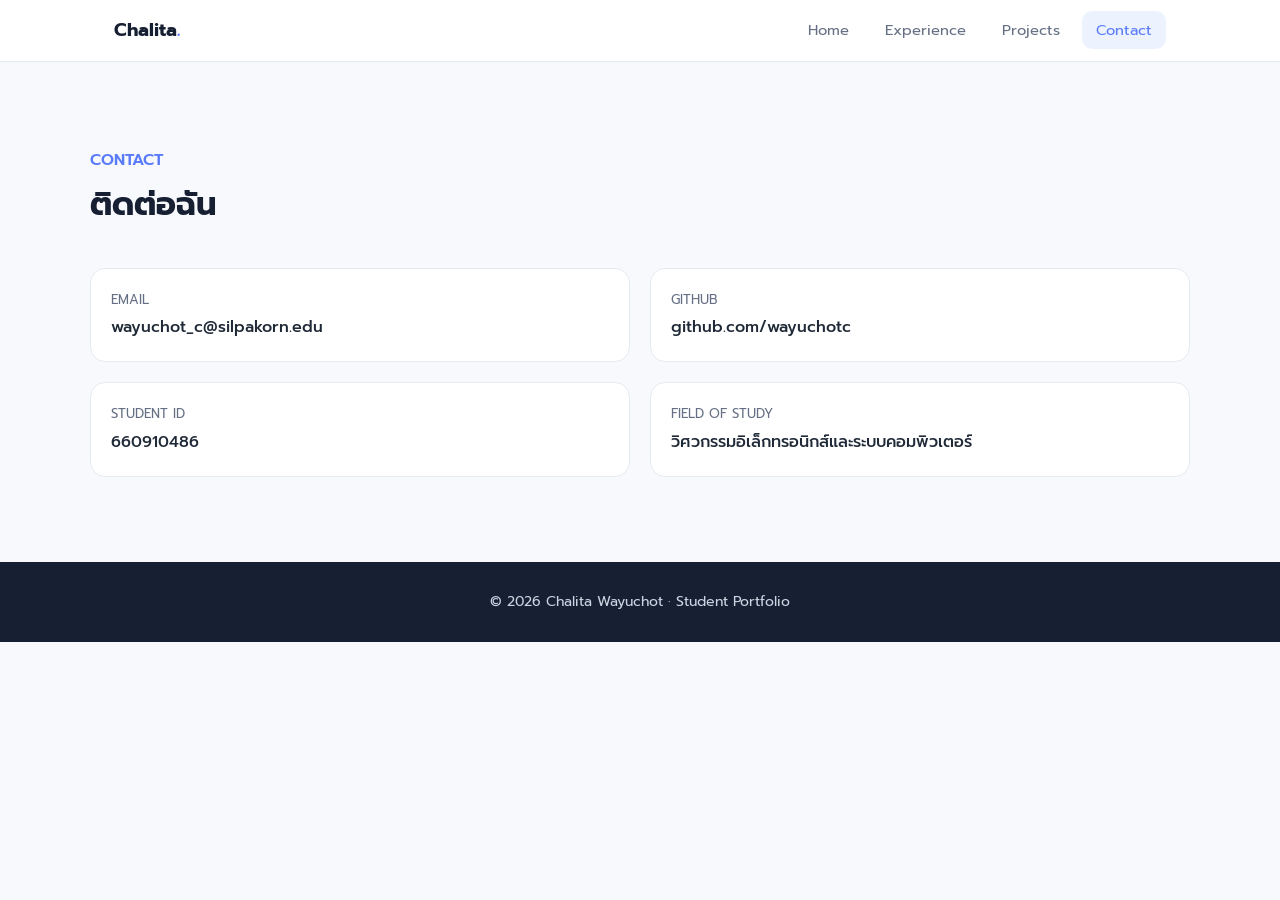
==== contact.html @ 3ec6ee95 "Add files via upload" ====
<!DOCTYPE html>
<html lang="th">
<head>
<meta charset="UTF-8"><meta name="viewport" content="width=device-width, initial-scale=1.0">
<title>Chalita Wayuchot | Contact</title><link rel="stylesheet" href="style.css">
</head>
<body>
<nav class="navbar"><div class="nav-inner">
<a class="logo" href="index.html">Chalita<span>.</span></a>
<ul class="nav-links"><li><a href="index.html">Home</a></li><li><a href="experience.html">Experience</a></li><li><a href="projects.html">Projects</a></li><li><a class="active" href="contact.html">Contact</a></li></ul>
</div></nav>

<main>
<section class="section container">
<div class="section-title"><div class="small">CONTACT</div><h2>ติดต่อฉัน</h2></div>
<div class="contact-box">
<a class="contact-item" href="mailto:wayuchot_c@silpakorn.edu"><div class="label">EMAIL</div><div class="value">wayuchot_c@silpakorn.edu</div></a>
<a class="contact-item" href="https://github.com/wayuchotc" target="_blank"><div class="label">GITHUB</div><div class="value">github.com/wayuchotc</div></a>
<div class="contact-item"><div class="label">STUDENT ID</div><div class="value">660910486</div></div>
<div class="contact-item"><div class="label">FIELD OF STUDY</div><div class="value">วิศวกรรมอิเล็กทรอนิกส์และระบบคอมพิวเตอร์</div></div>
</div>
</section>
</main>
<footer>© 2026 Chalita Wayuchot · Student Portfolio</footer>
</body></html>
---- style.css ----
@import url('https://fonts.googleapis.com/css2?family=Prompt:wght@300;400;500;600;700&display=swap');

:root{
  --bg:#f7f9fc;
  --card:#ffffff;
  --text:#1f2937;
  --muted:#667085;
  --line:#e5eaf1;
  --accent:#5b7cfa;
  --accent-soft:#edf2ff;
  --dark:#172033;
}

*{box-sizing:border-box;margin:0;padding:0}
html{scroll-behavior:smooth}
body{
  font-family:'Prompt',sans-serif;
  background:var(--bg);
  color:var(--text);
  line-height:1.7;
}
a{text-decoration:none;color:inherit}
img{max-width:100%;display:block}

.navbar{
  position:sticky;top:0;z-index:10;
  background:rgba(255,255,255,.92);
  backdrop-filter:blur(12px);
  border-bottom:1px solid var(--line);
}
.nav-inner{
  max-width:1100px;margin:auto;padding:15px 24px;
  display:flex;align-items:center;justify-content:space-between;
}
.logo{font-size:1.15rem;font-weight:700;color:var(--dark)}
.logo span{color:var(--accent)}
.nav-links{display:flex;gap:8px;list-style:none;flex-wrap:wrap}
.nav-links a{
  padding:8px 14px;border-radius:10px;color:var(--muted);
  font-size:.92rem;transition:.2s;
}
.nav-links a:hover,.nav-links a.active{background:var(--accent-soft);color:var(--accent)}

.container{max-width:1100px;margin:auto;padding:0 24px}
.hero{
  min-height:calc(100vh - 70px);
  display:grid;grid-template-columns:1.35fr .65fr;
  gap:60px;align-items:center;padding:70px 0;
}
.eyebrow{
  color:var(--accent);font-weight:600;letter-spacing:.5px;margin-bottom:8px;
}
.hero h1{font-size:clamp(2.2rem,6vw,4.2rem);line-height:1.12;color:var(--dark)}
.hero h1 span{color:var(--accent)}
.hero h2{font-size:1.15rem;font-weight:400;color:var(--muted);margin:18px 0}
.hero p{color:var(--muted);max-width:650px}
.buttons{display:flex;gap:12px;margin-top:26px;flex-wrap:wrap}
.btn{
  display:inline-flex;align-items:center;justify-content:center;
  padding:11px 18px;border-radius:12px;font-weight:500;
  border:1px solid var(--line);background:#fff;
}
.btn.primary{background:var(--accent);color:#fff;border-color:var(--accent)}
.btn:hover{transform:translateY(-1px)}

.profile-wrap{display:flex;justify-content:center}
.profile{
  width:310px;height:390px;object-fit:cover;
  border-radius:28px;
  border:8px solid #fff;
  box-shadow:0 20px 55px rgba(31,41,55,.13);
}

.section{padding:85px 0}
.section.alt{background:#fff}
.section-title{margin-bottom:35px}
.section-title .small{color:var(--accent);font-weight:600}
.section-title h2{font-size:2rem;color:var(--dark);margin-top:4px}

.grid-3{display:grid;grid-template-columns:repeat(3,1fr);gap:20px}
.grid-2{display:grid;grid-template-columns:repeat(2,1fr);gap:20px}
.card{
  background:var(--card);border:1px solid var(--line);border-radius:18px;
  padding:25px;box-shadow:0 8px 30px rgba(31,41,55,.04);
}
.card h3{margin-bottom:8px;color:var(--dark)}
.card p{color:var(--muted)}
.icon{
  width:42px;height:42px;border-radius:12px;background:var(--accent-soft);
  color:var(--accent);display:grid;place-items:center;margin-bottom:16px;font-weight:700;
}
.tags{display:flex;gap:8px;flex-wrap:wrap;margin-top:16px}
.tag{
  background:#f1f4f8;border:1px solid var(--line);padding:4px 10px;
  border-radius:999px;font-size:.82rem;color:#4b5563;
}

.skill-list{display:flex;gap:12px;flex-wrap:wrap}
.skill{
  padding:10px 16px;border-radius:12px;background:var(--accent-soft);
  color:#405ec5;font-weight:500;
}
.timeline{display:grid;gap:18px}
.timeline-item{
  position:relative;padding:22px 24px 22px 28px;
  border-left:3px solid var(--accent);background:#fff;
  border-radius:0 16px 16px 0;border-top:1px solid var(--line);
  border-right:1px solid var(--line);border-bottom:1px solid var(--line);
}
.timeline-item .date{color:var(--accent);font-size:.88rem;font-weight:600}
.timeline-item h3{margin:3px 0}
.timeline-item p{color:var(--muted)}

.project-card{overflow:hidden;padding:0}
.project-content{padding:24px}
.project-number{
  height:150px;background:linear-gradient(135deg,#eef2ff,#f8fbff);
  display:grid;place-items:center;color:var(--accent);font-size:2.5rem;font-weight:700;
}
.project-content h3{margin-bottom:8px}
.project-content p{font-size:.94rem}

.contact-box{
  display:grid;grid-template-columns:1fr 1fr;gap:20px;
}
.contact-item{
  padding:20px;border:1px solid var(--line);border-radius:15px;background:#fff;
}
.contact-item .label{font-size:.82rem;color:var(--muted)}
.contact-item .value{font-weight:500;margin-top:3px;word-break:break-word}

footer{
  text-align:center;padding:28px 24px;background:var(--dark);color:#cbd5e1;
  font-size:.88rem;
}

@media(max-width:800px){
  .hero{grid-template-columns:1fr;text-align:center;gap:35px;padding:55px 0}
  .hero p{margin:auto}
  .buttons{justify-content:center}
  .profile-wrap{order:-1}
  .profile{width:230px;height:290px}
  .grid-3,.grid-2,.contact-box{grid-template-columns:1fr}
  .nav-inner{align-items:flex-start;gap:10px;flex-direction:column}
  .nav-links{width:100%;justify-content:center}
  .section{padding:65px 0}
}
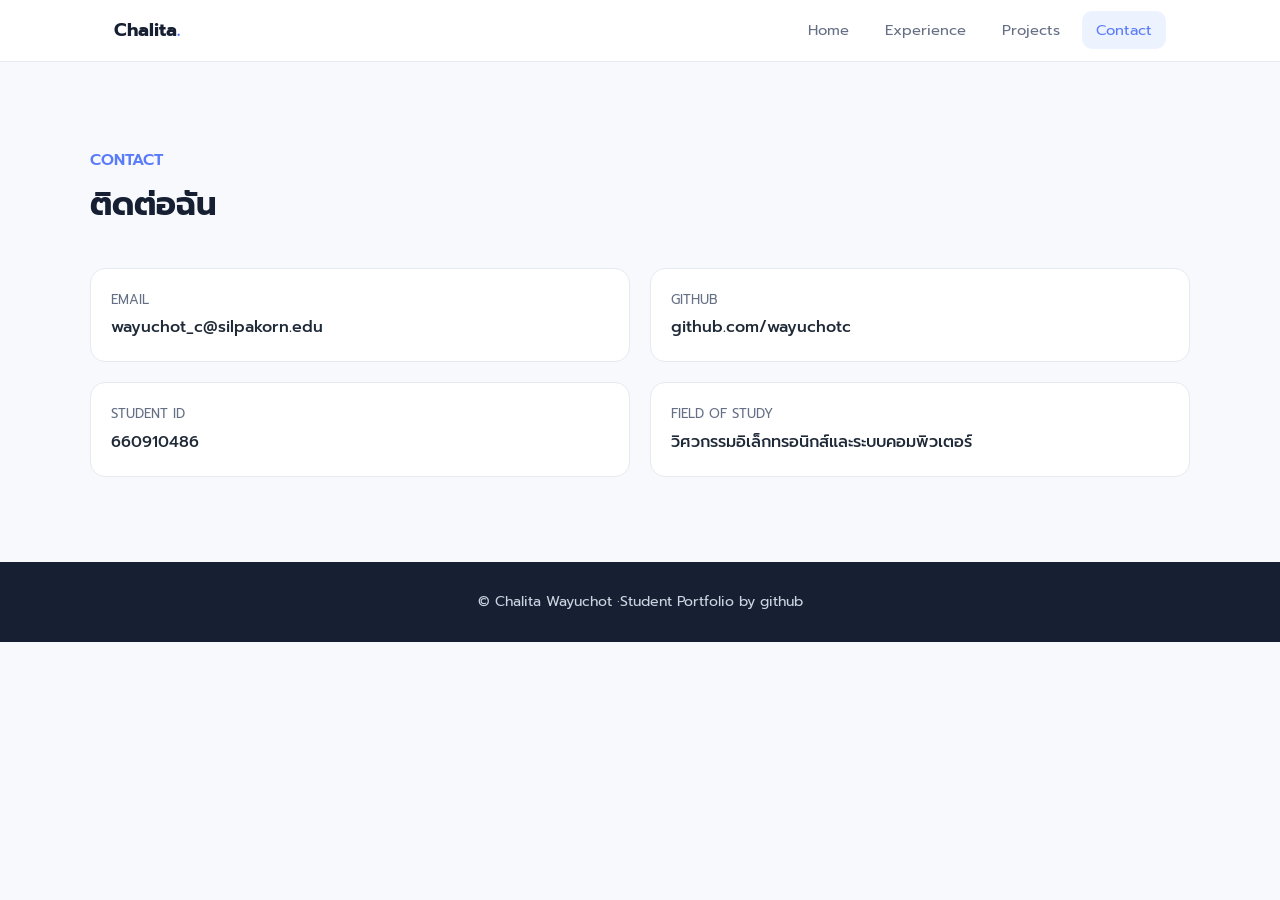
==== commit 6d6e5d4a: "Update contact.html" ====
--- a/contact.html
+++ b/contact.html
@@ -21,5 +21,5 @@
 </div>
 </section>
 </main>
-<footer>© 2026 Chalita Wayuchot · Student Portfolio</footer>
-</body></html>+<footer>© Chalita Wayuchot ·Student Portfolio by github </footer>
+</body></html>
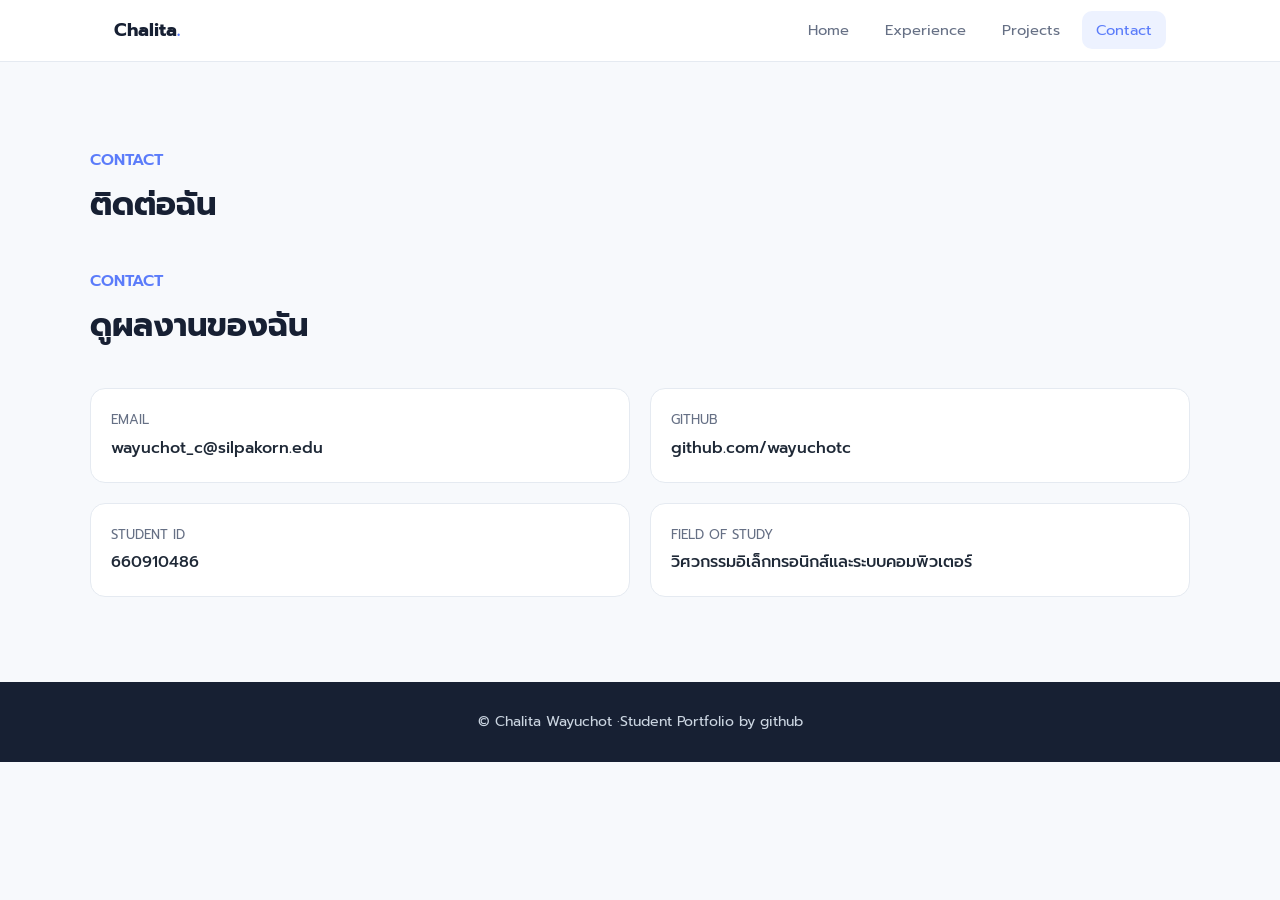
==== commit 3c80bc3a: "Update contact.html" ====
--- a/contact.html
+++ b/contact.html
@@ -13,6 +13,7 @@
 <main>
 <section class="section container">
 <div class="section-title"><div class="small">CONTACT</div><h2>ติดต่อฉัน</h2></div>
+<div class="section-title"><div class="small">CONTACT</div><h2>ดูผลงานของฉัน</h2></div>
 <div class="contact-box">
 <a class="contact-item" href="mailto:wayuchot_c@silpakorn.edu"><div class="label">EMAIL</div><div class="value">wayuchot_c@silpakorn.edu</div></a>
 <a class="contact-item" href="https://github.com/wayuchotc" target="_blank"><div class="label">GITHUB</div><div class="value">github.com/wayuchotc</div></a>
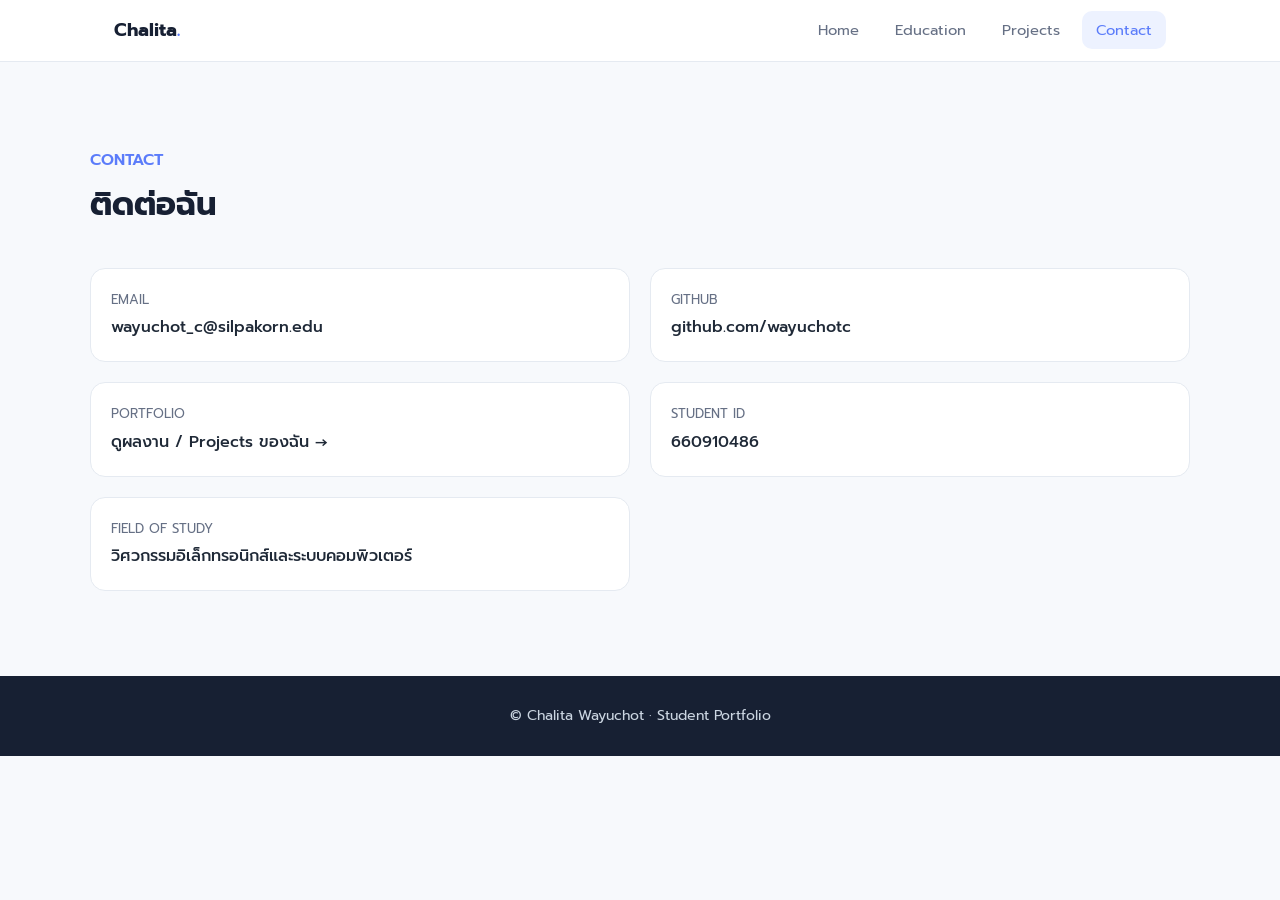
==== commit b13e9946: "Update contact.html" ====
--- a/contact.html
+++ b/contact.html
@@ -1,26 +1,56 @@
 <!DOCTYPE html>
 <html lang="th">
 <head>
-<meta charset="UTF-8"><meta name="viewport" content="width=device-width, initial-scale=1.0">
-<title>Chalita Wayuchot | Contact</title><link rel="stylesheet" href="style.css">
+    <meta charset="UTF-8">
+    <meta name="viewport" content="width=device-width, initial-scale=1.0">
+    <title>Chalita Wayuchot | Contact</title>
+    <link rel="stylesheet" href="style.css">
 </head>
 <body>
-<nav class="navbar"><div class="nav-inner">
-<a class="logo" href="index.html">Chalita<span>.</span></a>
-<ul class="nav-links"><li><a href="index.html">Home</a></li><li><a href="experience.html">Experience</a></li><li><a href="projects.html">Projects</a></li><li><a class="active" href="contact.html">Contact</a></li></ul>
-</div></nav>
+    <nav class="navbar">
+        <div class="nav-inner">
+            <a class="logo" href="index.html">Chalita<span>.</span></a>
+            <ul class="nav-links">
+                <li><a href="index.html">Home</a></li>
+                <li><a href="education.html">Education</a></li>
+                <li><a href="projects.html">Projects</a></li>
+                <li><a class="active" href="contact.html">Contact</a></li>
+            </ul>
+        </div>
+    </nav>
 
-<main>
-<section class="section container">
-<div class="section-title"><div class="small">CONTACT</div><h2>ติดต่อฉัน</h2></div>
-<div class="section-title"><div class="small">CONTACT</div><h2>ดูผลงานของฉัน</h2></div>
-<div class="contact-box">
-<a class="contact-item" href="mailto:wayuchot_c@silpakorn.edu"><div class="label">EMAIL</div><div class="value">wayuchot_c@silpakorn.edu</div></a>
-<a class="contact-item" href="https://github.com/wayuchotc" target="_blank"><div class="label">GITHUB</div><div class="value">github.com/wayuchotc</div></a>
-<div class="contact-item"><div class="label">STUDENT ID</div><div class="value">660910486</div></div>
-<div class="contact-item"><div class="label">FIELD OF STUDY</div><div class="value">วิศวกรรมอิเล็กทรอนิกส์และระบบคอมพิวเตอร์</div></div>
-</div>
-</section>
-</main>
-<footer>© Chalita Wayuchot ·Student Portfolio by github </footer>
-</body></html>
+    <main>
+        <section class="section container">
+            <div class="section-title">
+                <div class="small">CONTACT</div>
+                <h2>ติดต่อฉัน</h2>
+            </div>
+
+            <div class="contact-box">
+                <a class="contact-item" href="mailto:wayuchot_c@silpakorn.edu">
+                    <div class="label">EMAIL</div>
+                    <div class="value">wayuchot_c@silpakorn.edu</div>
+                </a>
+                <a class="contact-item" href="https://github.com/wayuchotc" target="_blank">
+                    <div class="label">GITHUB</div>
+                    <div class="value">github.com/wayuchotc</div>
+                </a>
+                <a class="contact-item" href="projects.html">
+                    <div class="label">PORTFOLIO</div>
+                    <div class="value">ดูผลงาน / Projects ของฉัน →</div>
+                </a>
+                <div class="contact-item">
+                    <div class="label">STUDENT ID</div>
+                    <div class="value">660910486</div>
+                </div>
+                <div class="contact-item">
+                    <div class="label">FIELD OF STUDY</div>
+                    <div class="value">วิศวกรรมอิเล็กทรอนิกส์และระบบคอมพิวเตอร์</div>
+                </div>
+            </div>
+        </section>
+    </main>
+
+    <footer>© Chalita Wayuchot · Student Portfolio</footer>
+</body>
+</html>
